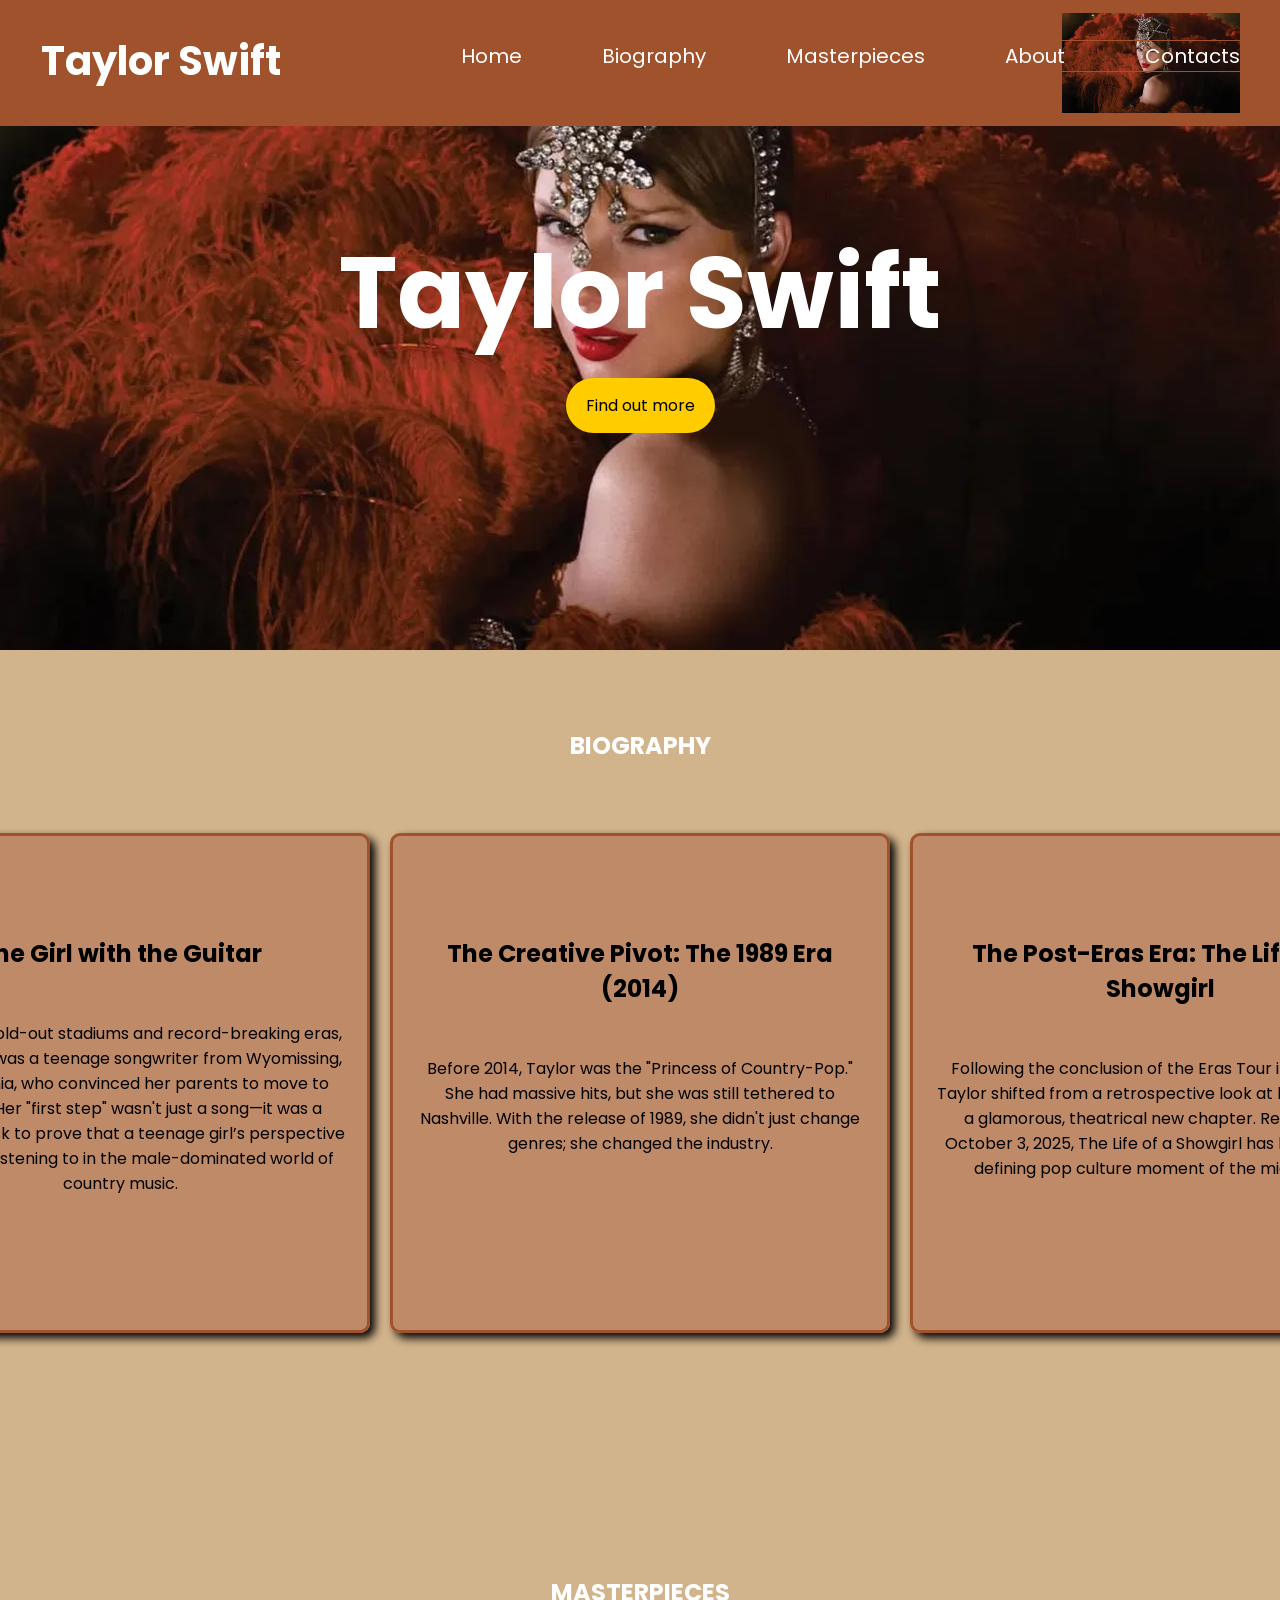
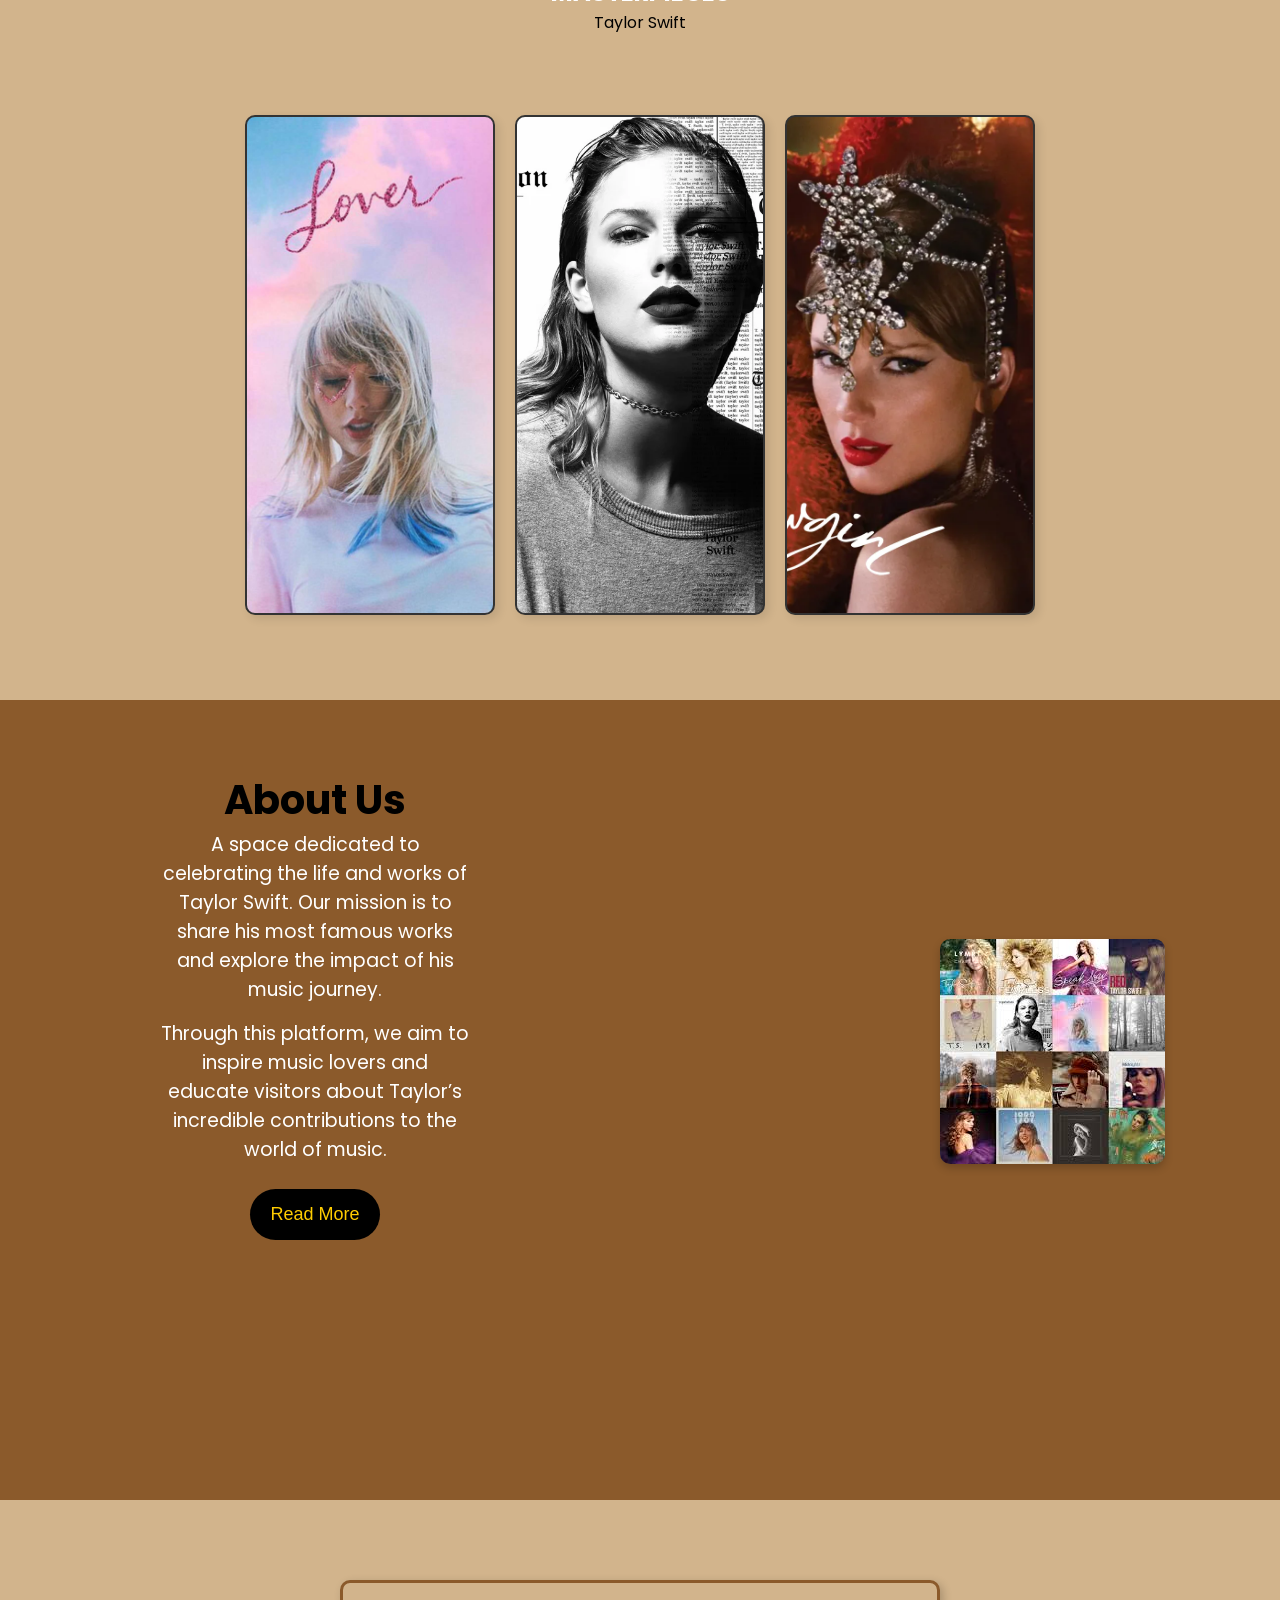
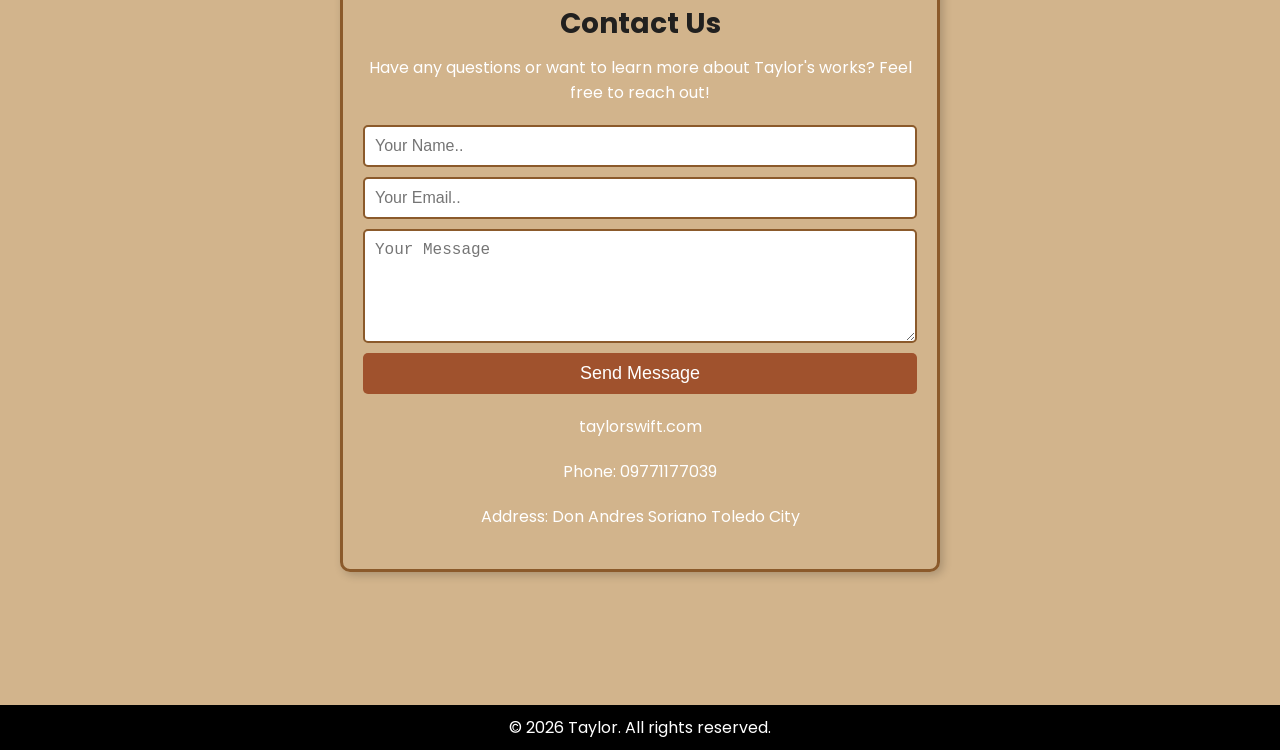
==== index (1).html @ 444cb613 "Add files via upload" ====
<!DOCTYPE html>
<html lang="en">
<head>
    <meta charset="UTF-8">
    <meta name="viewport" content="width=device-width, initial-scale=1.0">
    <title>Taylor Swift Life and Works</title>
    <link rel="stylesheet" href="index.css">
</head>
<body>
    <header>
        <nav>
            <div class="logo">
                    Taylor Swift 
            </div>
            <ul>
                <li><a href="#"> Home</a></li>
                <li><a href="#Biography">Biography</a></li>
                <li><a href="#arts">Masterpieces</a></li>
                <li><a href="#about">About</a> </li>
                <li><a href="#contacts">Contacts</a> </li>

            </ul>
           
        </nav>
        <img src="cover.webp" alt="">
    </header>
    <main class="hero " >
        <div class="hero-text">
            <h1>Taylor Swift</h1>
            
            <a href="#" class="btn">Find out more</a>
        </div>
    </main>


    <section class="content" id="Biography">
          <div class="Biography">
            <h1>BIOGRAPHY</h1>
            

          </div>
          
    <div class="box">
        <div class="box1">
        <h2 >The Girl with the Guitar</h2>
        <p>Before the sold-out stadiums and record-breaking eras, Taylor Swift was a teenage songwriter from Wyomissing, Pennsylvania, who convinced her parents to move to Nashville. Her "first step" wasn't just a song—it was a calculated risk to prove that a teenage girl’s perspective was worth listening to in the male-dominated world of country music.</p>
        
    </div>
    <div class="box2">
        <h2>The Creative Pivot: The 1989 Era (2014)</h2>
        <p>Before 2014, Taylor was the "Princess of Country-Pop." She had massive hits, but she was still tethered to Nashville. With the release of 1989, she didn't just change genres; she changed the industry.</p>
    </div>

    <div class="box3">
        <h2>The Post-Eras Era: The Life of a Showgirl</h2>
        <p>Following the conclusion of the Eras Tour in late 2024, Taylor shifted from a retrospective look at her career to a glamorous, theatrical new chapter. Released on October 3, 2025, The Life of a Showgirl has become the defining pop culture moment of the mid-2020s.</p>
    </div>
   </div>
   

    </section>


    <section class="works" id="works">
        <div class="works-text">
            <h1>MASTERPIECES</h1>
            <p>Taylor Swift</p>
        </div>
      <div class="gallery">
        <div class="albums">
            <div class="lover">
               
                
            </div>
            <div class="reputation">
                
                

            </div>
            <div class="showgirl">
                
              
            </div>
        </div>
    </div>
    </section>
    </section>
    <section class="about" id="about">
        <div class="about-container">
            <div class="about-text">
                <h2>About Us</h2>
                <p>A space dedicated to celebrating the life and works of Taylor Swift. Our mission is to share his most famous works and explore the impact of his music journey.</p>
                <p>Through this platform, we aim to inspire music lovers and educate visitors about Taylor’s incredible contributions to the world of music.</p>
                <button>Read More</button>
            </div>
            <div class="about-image">
                <img src="Talbums.jpg" alt="">
            </div>
        </div>
    </section>

<section class="contact" id="contacts">
    <div class="contact-content">
        <h2>Contact Us</h2>
        <p>Have any questions or want to learn more about Taylor's works? Feel free to reach out!</p>
        
        <form>
            <input type="text" placeholder="Your Name.." required>
            <input type="email" placeholder="Your Email.." required>
            <textarea placeholder="Your Message" rows="5" required></textarea>
            <button type="submit">Send Message</button>
        </form>
        
        <div class="contact-info">
            <p>taylorswift.com</p>
            <p>Phone: 09771177039</p>
            <p>Address: Don Andres Soriano Toledo City</p>
        </div>
    </div>
</section>


   <footer>
        <p>&copy; 2026 Taylor. All rights reserved.</p>
    </footer>
    </section>
    
</body>
</html>
---- index.css ----
@import url('https://fonts.googleapis.com/css2?family=Poppins:ital,wght@0,100;0,200;0,300;0,400;0,500;0,600;0,700;0,800;0,900;1,100;1,200;1,300;1,400;1,500;1,600;1,700;1,800;1,900&display=swap');



*{
    margin: 0;
    padding: 0;
    box-sizing: border-box;
}
body{
    font-family: "Poppins", sans-serif;
    background-color: #d2b48c; 
}

header{
    background-color:sienna;
    display: flex;
    padding: 13px 40px;
    justify-content: space-between;
    align-items: center;
    position: fixed;
    width: 100%;



}

.logo{
    border: 1px sienna solid;
    color: rgb(255, 255, 255);
    top: 0;
    font-size: 40px;
    font-weight: bold;
    position: absolute;
    margin-top: 30px;


   
}


nav ul{
    border: 1px  sienna solid;
    display: flex;
    list-style: none;
    color: white;
    gap: 40px;
    font-size: 20px;
    margin-left: 400px;
    position: absolute;
    top: 0;
    margin-top:40px;

}
nav ul li{
    padding: 0 20px;
    display: inline;
}

nav ul li a{
    color: white;
    text-decoration: none;
}
img{
    height:100px;
    margin-left: 450px;
}

.hero {
    background: url(cover.webp) no-repeat center center/cover;
    height: 650px;
    display: flex;
    align-items: center;
    justify-content: center;
    text-align: center;
    color: white;
    
    
    
}

.hero-text {
    
    padding: 20px;
    border-radius: 10px;
}

@keyframes hero {
    from{

    }
    to{

    }
    
}

.hero h1 {
    font-size: 100px;
}

.hero p {
    font-size: 18px;
}


.btn {
    display: inline-block;
    background: #ffcc00;
    color: black;
    padding: 15px 20px;
    text-decoration: none;
    margin-top: 10px;
    border-radius: 30px;
}

.content{
   display: flex;
   justify-content: center;
   align-items: center;
   flex-direction: column;
   gap: 20px;
   margin-top: 20px;
   height: 800px;
   background-image: url(bg2.webp);
   
}
.box{
    display: flex;
    flex-direction: row;
    gap:20px;
    margin-bottom: 80px;

}
.Biography{
    text-align: center;
    margin-bottom: 50px;
    color: white;
    
}

.box1{
    background-color:rgba(177, 111, 81, 0.603);
    border: 3px solid sienna;
    padding: 20px;
    width: 500px;
    border-radius: 10px;
    box-shadow: 5px 5px 10px rgba(0, 0, 0.2);
    height: 500px;
    padding-top: 100px;


}
.box1 h2{
    padding-bottom: 50px;
}
.box2{
    background-color:rgba(177, 111, 81, 0.603);
    border: 3px solid sienna;
    padding: 20px;
    width: 500px;
    border-radius: 10px;
    box-shadow: 5px 5px 10px rgba(0, 0, 0.2);
    padding-top: 100px;


}
.box2 h2{
    padding-bottom: 50px;
}
.box3{
    background-color:rgba(177, 111, 81, 0.603);
    border: 3px solid sienna;
    padding: 20px;
    width: 500px;
    border-radius: 10px;
    box-shadow: 5px 5px 10px rgba(0, 0, 0.2);
    padding-top: 100px;


}
.box3 h2{
    padding-bottom: 50px;
}

h2{
    text-align: center;
}

span{
    color: rgb(235, 184, 44);
}
p{
    text-align: center;
    color: black;
}


.works{
    height: 800px;
    position: relative;
    display: flex;
   justify-content: center;
   align-items: center;
   flex-direction: column;
   margin-bottom: 30px;

   
}
.works-text{
    text-align: center;
    color: white;
    padding: 50px;

}
.gallery {
    display: flex;
    justify-content: center;
    flex-wrap: wrap;
    gap: 20px;
    margin-top: 30px;
}

.albums {
    display: flex;
    flex-wrap: wrap;
    justify-content: center;
    gap: 20px;
}

.lover {
    text-align: center;
    padding: 15px;
    border: 2px solid #333;
    height: 500px;
    border-radius: 10px;
    width: 250px;
    box-shadow: 4px 4px 10px rgba(0, 0, 0, 0.1);
    background: url(pic1.jpg) no-repeat center center/cover;
   
}
.reputation{
    text-align: center;
    background-color: white;
    padding: 15px;
    border: 2px solid #333;
    border-radius: 10px;
    width: 250px;
    box-shadow: 4px 4px 10px rgba(0, 0, 0, 0.1);
    background: url(pic2.webp) no-repeat center center/cover;
}
.showgirl {
    text-align: center;
    background-color: white;
    padding: 15px;
    border: 2px solid #333;
    border-radius: 10px;
    width: 250px;
    box-shadow: 4px 4px 10px rgba(0, 0, 0, 0.1);
    background: url(pic3.webp) no-repeat center center/cover;
}







.about {
    background-color: #8b5a2b;
    padding: 50px 20px;
    text-align: center;
    height: 800px;
    
    
}

.about-container {
    display: flex;
    align-items: center;
    justify-content: center;
    flex-wrap: wrap;
    max-width: 1000px;
    margin: 0 auto;
}

.about-text {
    flex: 1;
    padding:20px;
   
}
.about-text button {
    background: black;
    color: #ffcc00;
    padding: 15px 20px;
    text-decoration: none;
    margin-top: 10px;
    border-radius: 30px;
}

.about-text h2 {
    font-size: 40px;
    color: black;
}

.about-text p {
    font-size:19px;
    color: white;
    margin-bottom: 15px;
}

.about-image {
    flex: 1;
    text-align: center;
    margin-right: 200px;
    margin-top: 100px;
   
}

.about-image img {
    max-width: 100%;
    height: auto;
    border-radius: 10px;
    box-shadow: 0 4px 8px rgba(0, 0, 0, 0.2);
    
}




.contact {
    background: url(vangoghmuseum.jpg) no-repeat center center/cover;
    padding: 60px 20px;
    text-align: center;
    height: 800px;
}

.contact-content {
    max-width: 600px;
    margin: auto;
    padding: 20px;
    background-color:transparent;
    background-position: center;
    border: 3px solid #8b5a2b; 
    border-radius: 10px;
    box-shadow: 3px 3px 10px rgba(0, 0, 0, 0.2);
    margin-top: 20px;
}

.contact h2 {
    color:rgb(33, 32, 31);
    font-size: 28px;
    margin-bottom: 10px;
}

.contact p {
    font-size: 16px;
    color: white;
    margin-bottom: 20px;
}

form {
    display: flex;
    flex-direction: column;
    gap: 10px;
}

input, textarea {
    width: 100%;
    padding: 10px;
    border: 2px solid #8b5a2b;
    border-radius: 5px;
    font-size: 16px;
}

button {
    background-color:sienna;
    color: white;
    padding: 10px;
    border: none;
    border-radius: 5px;
    font-size: 18px;
    cursor: pointer;
    transition: 0.3s;
}

button:hover {
    background-color: #6a4028;
}

.contact-info {
    margin-top: 20px;
}

.contact-info p {
    font-size: 16px;
    color: white;
}



footer p{
    background: #000;
    color: white;
    text-align: center;
    padding: 10px;
    margin-top: 5px;

}
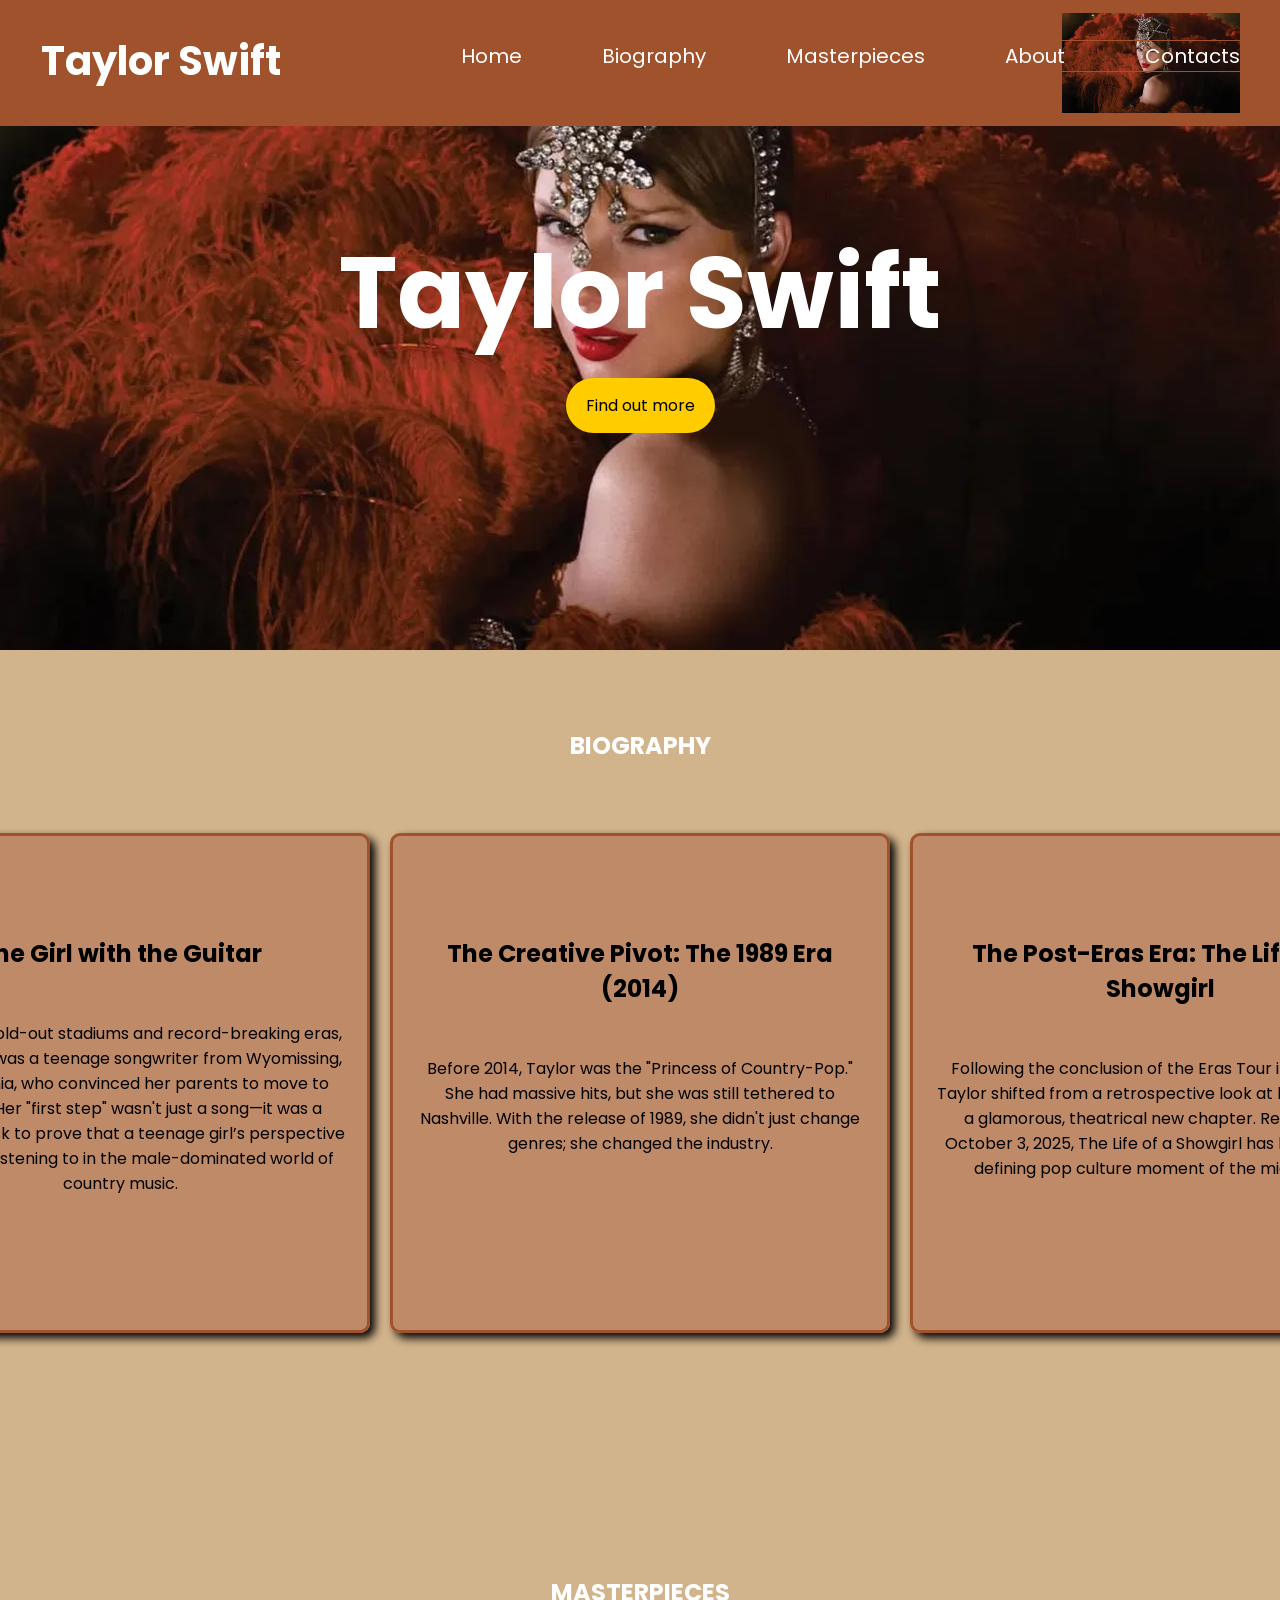
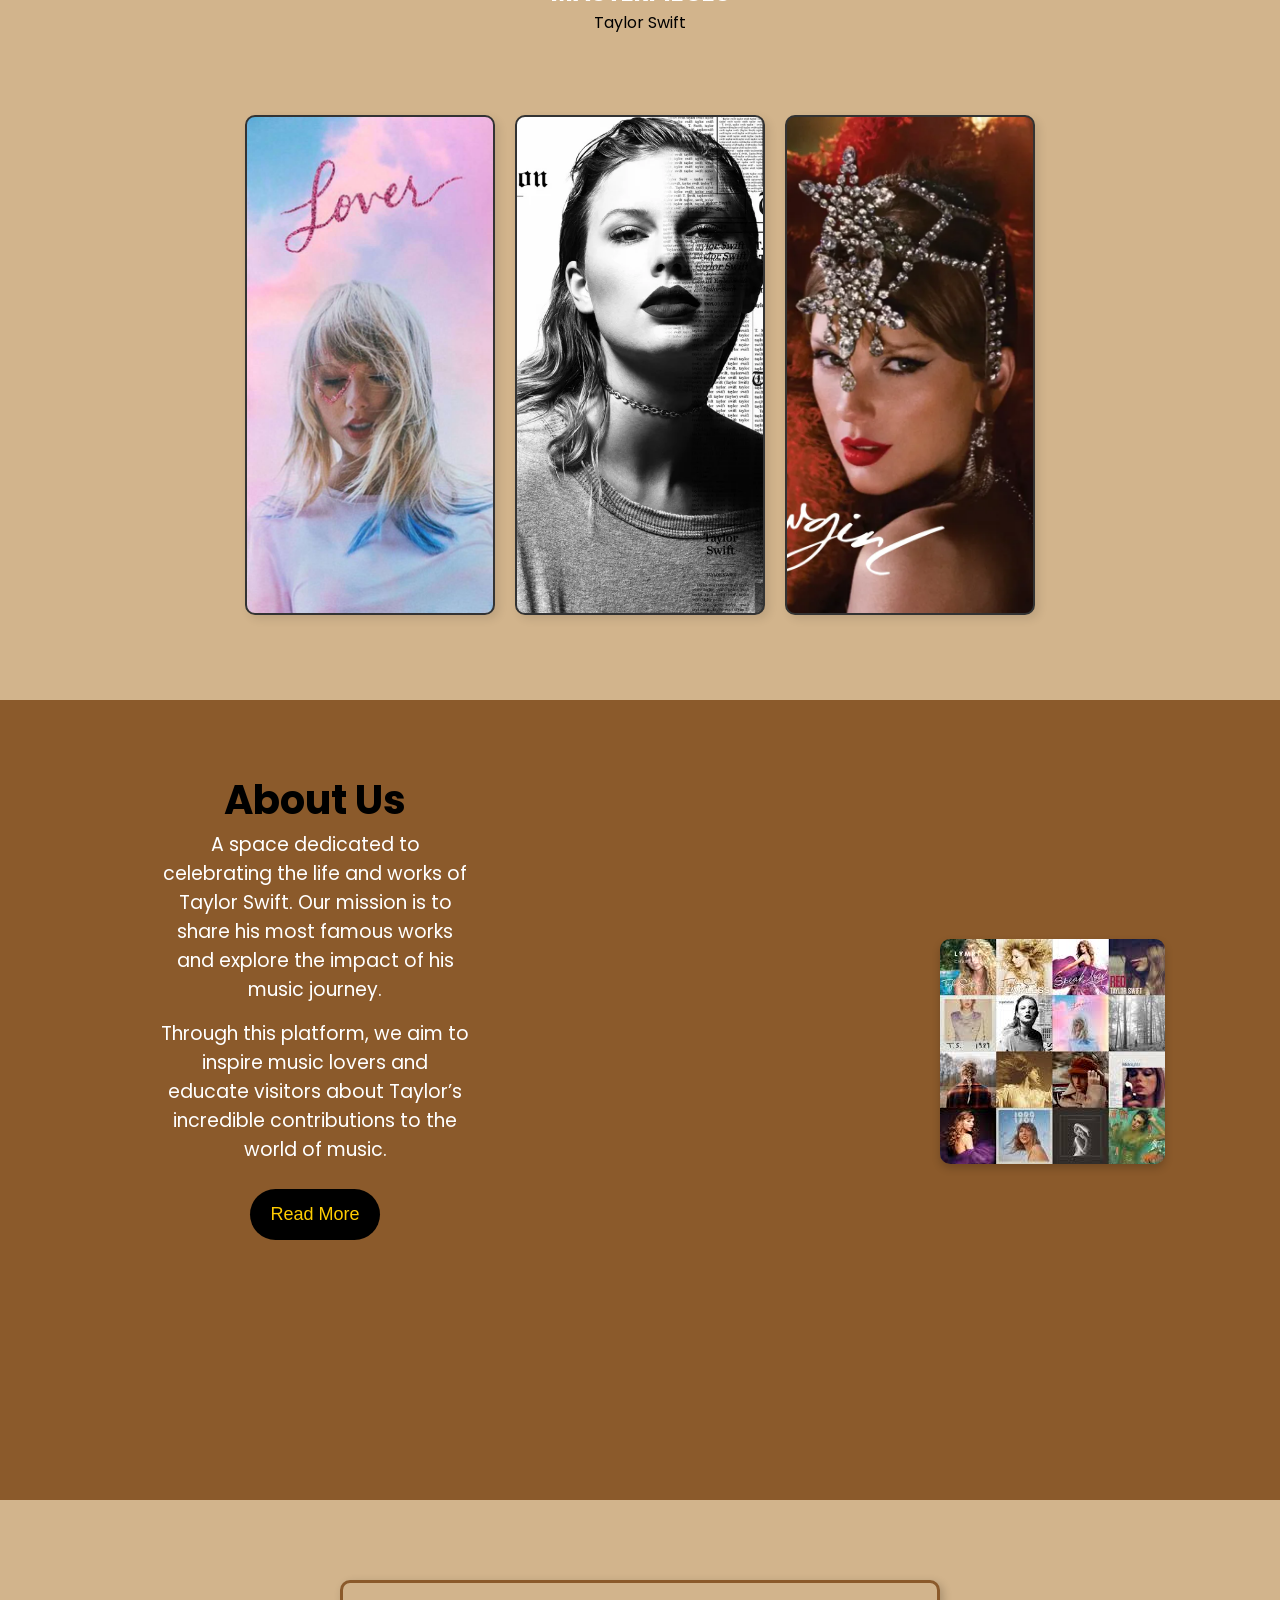
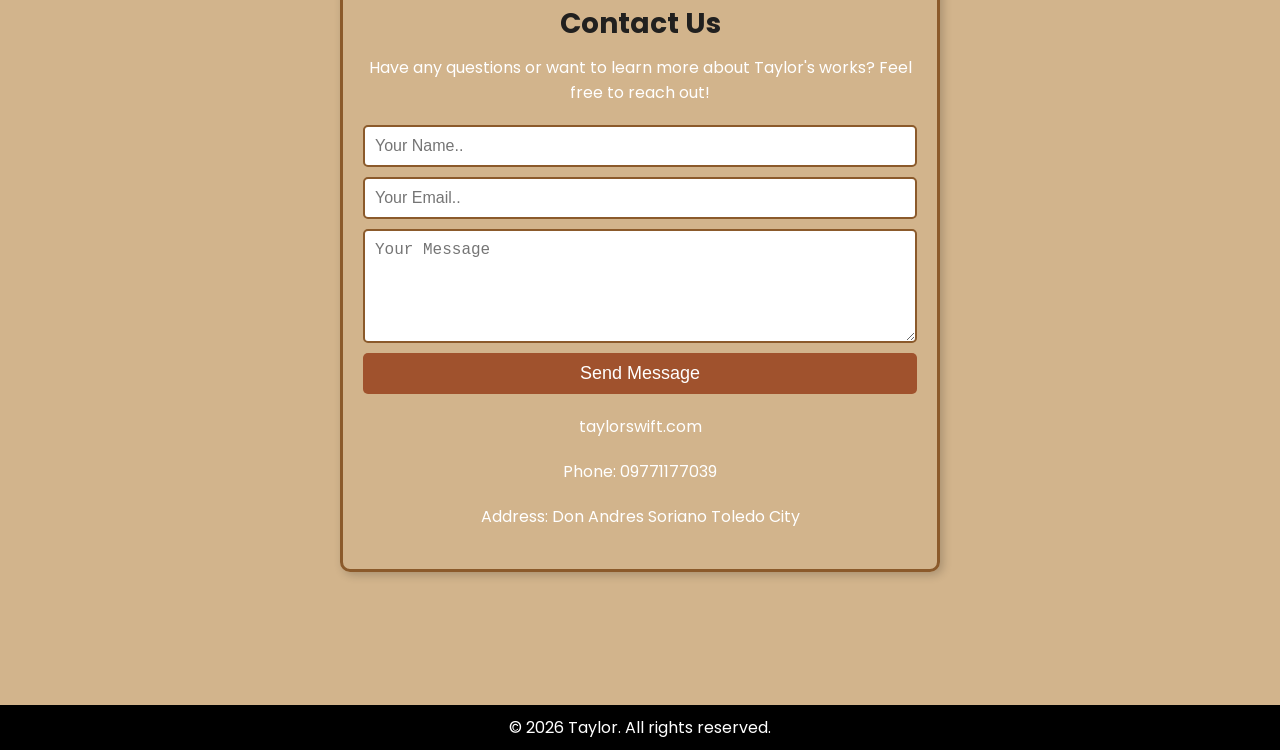
==== commit 70c18134: "update" ====
--- a/index (1).html
+++ b/index (1).html
@@ -8,11 +8,13 @@
 </head>
 <body>
     <header>
-        <nav>
-            <div class="logo">
+<nav>
+    <div class="logo">
                     Taylor Swift 
             </div>
-            <ul>
+  
+
+       <ul>
                 <li><a href="#"> Home</a></li>
                 <li><a href="#Biography">Biography</a></li>
                 <li><a href="#arts">Masterpieces</a></li>
@@ -125,5 +127,7 @@
     </footer>
     </section>
     
+    
+  
 </body>
 </html>
--- a/index.css
+++ b/index.css
@@ -198,7 +198,6 @@
 
 .works{
     height: 800px;
-    position: relative;
     display: flex;
    justify-content: center;
    align-items: center;
@@ -406,4 +405,8 @@
     padding: 10px;
     margin-top: 5px;
 
-}+}
+
+
+
+
